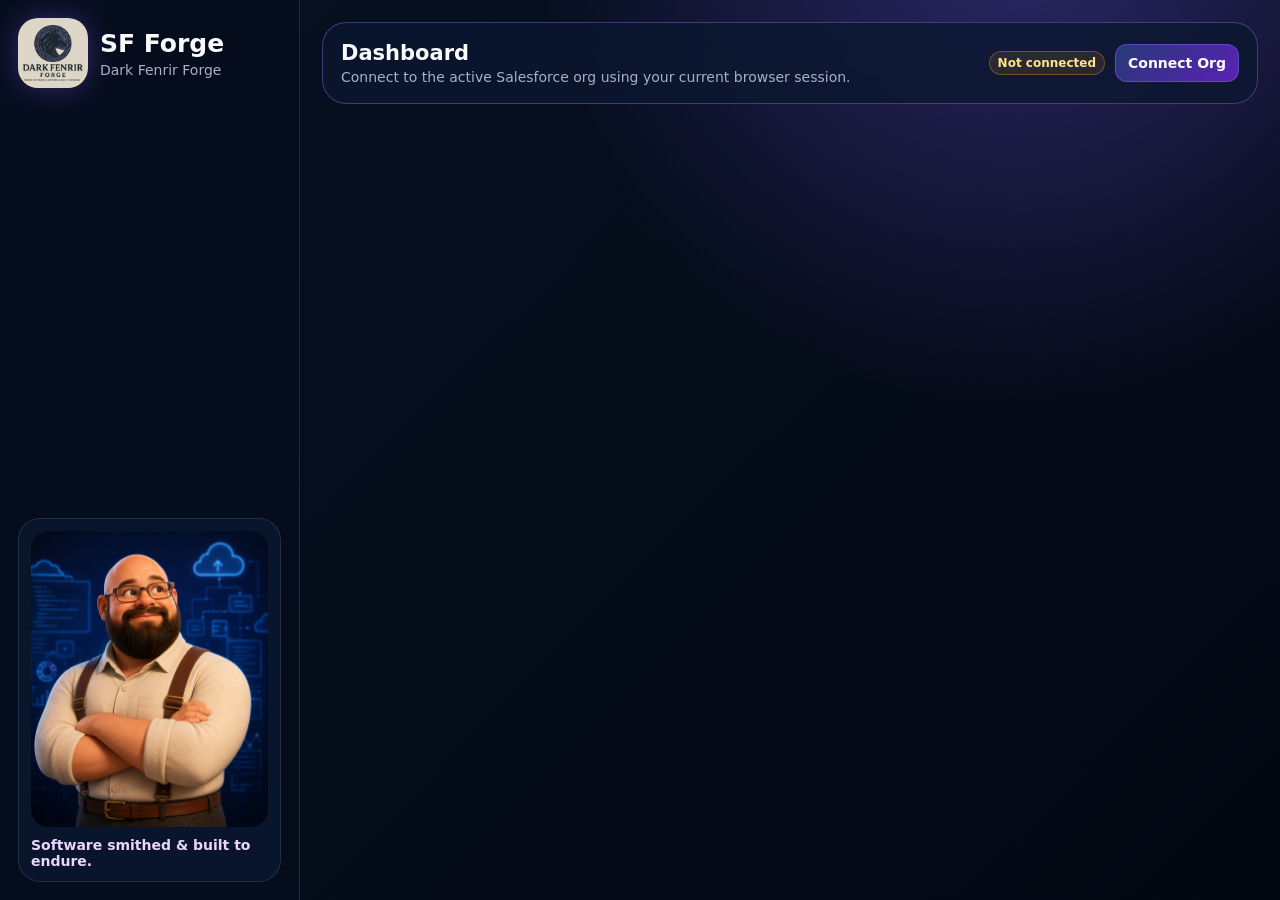
==== src/app/index.html @ 36c8a9f1 "Add files via upload" ====
<!doctype html><html lang="en"><head><meta charset="utf-8"><meta name="viewport" content="width=device-width,initial-scale=1"><title>SF Forge</title><link rel="stylesheet" href="app.css"></head><body>
<div class="shell">
  <aside class="sidebar">
    <div class="brand"><img src="../../assets/brand/dark-fenrir-forge-logo.png" alt="Dark Fenrir Forge"><div><h1>SF Forge</h1><p>Dark Fenrir Forge</p></div></div>
    <nav id="nav"></nav>
    <div class="character"><img src="../../assets/brand/founder-character.png" alt="Forge guide"><span>Software smithed & built to endure.</span></div>
  </aside>
  <main class="main">
    <header class="topbar"><div><h2 id="pageTitle">Dashboard</h2><p id="pageHelp">Connect to the active Salesforce org using your current browser session.</p></div><div class="actions"><span id="orgBadge" class="badge warn">Not connected</span><button id="connectBtn" title="Detect your active Salesforce tab and session cookie">Connect Org</button></div></header>
    <div id="updateBanner" role="alert" aria-live="polite"><span class="update-icon" aria-hidden="true">&#x2B06;</span><div class="update-msg"><span id="updateBannerText"><b>SF Forge update available</b></span><div class="update-notes" id="updateBannerNotes"></div></div><div class="banner-actions"><button id="updateDownloadBtn">Download update</button><button class="secondary" id="updateReleaseBtn">View release</button><span class="update-progress" id="updateProgress" style="display:none">Downloading…</span></div><button class="btn-dismiss" id="updateDismissBtn" title="Dismiss until next update" aria-label="Dismiss update banner">&#x00D7;</button></div>
    <section id="view"></section>
  </main>
</div>
<div id="toast" role="status"></div>
<script type="module" src="app.js"></script>
</body></html>
---- src/app/app.css ----
/* SF Forge App CSS v3.0.0 — deduplicated, no repeated class definitions */
:root{--bg:#061121;--panel:#0b1830;--panel2:#111f3b;--text:#f8fafc;--muted:#a7b1c5;--line:rgba(148,163,184,.18);--purple:#8b5cf6;--purple2:#a78bfa;--cyan:#38bdf8;--green:#22c55e;--red:#ef4444;--amber:#f59e0b}
*{box-sizing:border-box}
body{margin:0;background:radial-gradient(circle at 80% -10%,var(--theme-glow, rgba(124,92,255,.35)),transparent 35%),linear-gradient(135deg,var(--bg),#030712);color:var(--text);font:14px Inter,system-ui,'Segoe UI',Arial,sans-serif}
.shell{display:grid;grid-template-columns:300px 1fr;min-height:100vh}
.sidebar{border-right:1px solid var(--line);background:rgba(5,13,28,.86);padding:18px;display:flex;flex-direction:column;gap:18px}
.brand{display:flex;align-items:center;gap:12px}
.brand img{width:70px;height:70px;object-fit:cover;border-radius:20px;box-shadow:0 0 30px var(--theme-glow, rgba(139,92,246,.35))}
h1,h2,h3{margin:0}
.brand h1{font-size:25px}
.brand p,.topbar p{margin:4px 0 0;color:var(--muted)}
nav{display:grid;gap:8px}
.navbtn{display:flex;align-items:center;justify-content:space-between;gap:10px;width:100%;padding:12px 14px;border:1px solid var(--line);border-radius:14px;background:rgba(15,23,42,.65);color:var(--text);cursor:pointer;text-align:left}
.navbtn.active,.navbtn:hover{border-color:rgba(139,92,246,.75);background:linear-gradient(135deg,rgba(59,31,100,.85),rgba(29,43,87,.85))}
.pill,.badge{display:inline-flex;align-items:center;border-radius:999px;padding:4px 8px;font-size:12px;font-weight:800;border:1px solid var(--line)}
.badge.ok{color:#bbf7d0;border-color:rgba(34,197,94,.35);background:rgba(34,197,94,.12)}
.badge.warn{color:#fde68a;border-color:rgba(245,158,11,.35);background:rgba(245,158,11,.12)}
.badge.info{color:#bfdbfe;border-color:rgba(56,189,248,.35);background:rgba(56,189,248,.12)}
.badge.danger{color:#fecaca;border-color:rgba(239,68,68,.42);background:rgba(239,68,68,.14)}
.character{margin-top:auto;border:1px solid var(--line);border-radius:22px;padding:12px;background:rgba(12,26,51,.7);display:grid;gap:10px}
.character img{width:100%;border-radius:18px}
.character span{color:#e9d5ff;font-weight:700}
.main{padding:22px}
.topbar{display:flex;justify-content:space-between;gap:20px;align-items:center;padding:18px;border:1px solid var(--line);background:rgba(11,24,48,.78);border-radius:24px;position:sticky;top:16px;z-index:5;backdrop-filter:blur(14px)}
button,input,select,textarea{font:inherit}
button{border:1px solid rgba(139,92,246,.5);border-radius:12px;background:linear-gradient(135deg,#263a75,#5b21b6);color:white;padding:10px 12px;font-weight:800;cursor:pointer}
button.secondary{background:rgba(15,23,42,.75)}
button.danger{background:rgba(127,29,29,.8);border-color:rgba(239,68,68,.5)}
button:hover{filter:brightness(1.12)}
button:disabled{opacity:.6;cursor:not-allowed}
.actions{display:flex;align-items:center;gap:10px}
.grid{display:grid;grid-template-columns:repeat(12,1fr);gap:16px;margin-top:18px}
.card{grid-column:span 12;border:1px solid var(--line);border-radius:22px;background:rgba(11,24,48,.74);padding:18px;box-shadow:0 20px 50px rgba(0,0,0,.18)}
.span4{grid-column:span 4}.span6{grid-column:span 6}.span8{grid-column:span 8}
.card h3{font-size:18px;margin-bottom:8px}
.muted{color:var(--muted)}
.field{display:grid;gap:6px;margin:10px 0}
.field label{font-weight:800;color:#dbeafe}
.field small{color:var(--muted)}
input,select,textarea{width:100%;background:#071225;color:var(--text);border:1px solid var(--line);border-radius:12px;padding:10px}
textarea{min-height:120px;resize:vertical}
.toolbar{display:flex;flex-wrap:wrap;gap:10px;align-items:center;margin:12px 0}
.result{white-space:pre-wrap;background:#030712;border:1px solid var(--line);border-radius:14px;padding:14px;overflow:auto;max-height:520px}
.table{width:100%;border-collapse:collapse;margin-top:10px}
.table th,.table td{border-bottom:1px solid var(--line);padding:9px;text-align:left;vertical-align:top}
.table th{color:#c4b5fd}
.table small{color:#9ca3af}
.kbd{font-family:ui-monospace,SFMono-Regular,Consolas,monospace;font-size:12px;background:#020617;padding:2px 6px;border-radius:6px;border:1px solid var(--line)}
#toast{position:fixed;right:24px;bottom:24px;padding:12px 14px;border-radius:14px;background:#111827;color:#fff;border:1px solid rgba(139,92,246,.5);box-shadow:0 14px 40px rgba(0,0,0,.35);opacity:0;transform:translateY(8px);transition:.2s}
.show{opacity:1!important;transform:none!important}

/* Org cards */
.quick-grid{display:grid;grid-template-columns:repeat(7,minmax(110px,1fr));gap:10px}
.org-grid{display:grid;grid-template-columns:repeat(auto-fit,minmax(300px,1fr));gap:12px;margin-top:8px}
.org-tile{border:1px solid var(--line);border-radius:18px;background:rgba(15,23,42,.68);padding:14px;box-shadow:inset 4px 0 0 rgba(139,92,246,.75)}
.org-tile.color-blue{box-shadow:inset 4px 0 0 #38bdf8}
.org-tile.color-amber{box-shadow:inset 4px 0 0 #f59e0b}
.org-tile.color-red{box-shadow:inset 4px 0 0 #ef4444}
.org-tile.color-green{box-shadow:inset 4px 0 0 #22c55e}
.org-tile-head{display:flex;align-items:flex-start;justify-content:space-between;gap:10px}
.org-tile h4{margin:0;font-size:16px}
.org-tile p{margin:4px 0;color:var(--muted)}
.org-detail{display:grid;gap:4px;color:#cbd5e1;font-size:12px;margin:10px 0}
.profile-row{display:grid;grid-template-columns:1fr 130px;gap:8px}

/* Session health */
.health-stack{display:grid;gap:10px}
.kv{display:grid;gap:3px;padding:10px;border:1px solid var(--line);border-radius:12px;background:rgba(2,6,23,.35);overflow:hidden}
.kv b{color:#c4b5fd}
.kv span{color:#e2e8f0;overflow:hidden;text-overflow:ellipsis;white-space:nowrap}
.kv small{color:var(--muted);font-size:11px;margin-top:2px}

/* Connect Org vault */
.checkline{display:flex;align-items:center;gap:10px;color:#dbeafe;margin:10px 0 8px;font-weight:700}
.checkline input{width:auto;accent-color:#7c3aed}
.error-note{border:1px solid rgba(248,113,113,.65);background:rgba(127,29,29,.22);color:#fecaca;padding:12px;border-radius:14px;margin:8px 0}

/* Debug log viewer */
.log-viewer{font-family:ui-monospace,SFMono-Regular,Consolas,monospace;background:#020617;border:1px solid var(--line);border-radius:16px;max-height:620px;overflow:auto;padding:10px;margin-top:12px}
.log-line{display:grid;grid-template-columns:58px 1fr;gap:10px;padding:3px 8px;border-left:4px solid transparent;border-radius:8px;white-space:pre-wrap;line-height:1.35}
.log-line code{white-space:pre-wrap;color:#e5e7eb}
.log-num{color:#64748b;user-select:none;text-align:right}
.log-error{background:rgba(127,29,29,.22);border-left-color:#ef4444}.log-error code{color:#fecaca}
.log-warn{background:rgba(146,64,14,.2);border-left-color:#f59e0b}.log-warn code{color:#fde68a}
.log-good{background:rgba(20,83,45,.18);border-left-color:#22c55e}.log-good code{color:#bbf7d0}
.log-debug{background:rgba(30,64,175,.16);border-left-color:#60a5fa}.log-debug code{color:#bfdbfe}
.log-flow{background:rgba(91,33,182,.16);border-left-color:#a78bfa}.log-flow code{color:#ddd6fe}
.log-api{background:rgba(8,145,178,.14);border-left-color:#38bdf8}.log-api code{color:#cffafe}

/* Bulk field creator grid */
.bulk-grid{overflow:auto;max-height:460px;border:1px solid var(--line);border-radius:16px;background:rgba(2,6,23,.25)}
.bulk-grid .table{min-width:1900px;margin-top:0}
.bulk-grid th{position:sticky;top:0;background:#0b1830;z-index:1}
.bulk-grid input{min-width:150px;padding:8px;border-radius:10px}
.bulk-grid select{min-width:170px;padding:8px;border-radius:10px}
.cell-muted{opacity:.45}
.cell-muted input,.cell-muted select{background:#030712;color:#64748b}

/* Responsive */
@media(max-width:1100px){.quick-grid{grid-template-columns:repeat(3,1fr)}}
@media(max-width:950px){.shell{grid-template-columns:1fr}.sidebar{position:static}.character{display:none}.span4,.span6,.span8{grid-column:span 12}}

/* v3.1 improvements */
.active-org-lock{margin:12px 0 0;padding:10px 14px;border:1px solid var(--line);border-radius:16px;background:rgba(2,6,23,.55);display:flex;gap:8px;align-items:center;color:#cbd5e1;box-shadow:0 12px 30px rgba(0,0,0,.18)}
.active-org-lock.connected{border-color:rgba(34,197,94,.45);background:rgba(20,83,45,.16)}
.active-org-lock.disconnected{border-color:rgba(245,158,11,.45);background:rgba(146,64,14,.12)}
.lock-dot{width:10px;height:10px;border-radius:999px;background:#f59e0b;box-shadow:0 0 18px #f59e0b}
.active-org-lock.connected .lock-dot{background:#22c55e;box-shadow:0 0 18px #22c55e}
.notice{border:1px solid rgba(96,165,250,.35);background:rgba(30,64,175,.16);color:#dbeafe;padding:10px 12px;border-radius:14px;margin:10px 0}
.flow-map{display:grid;grid-template-columns:repeat(auto-fit,minmax(220px,1fr));gap:12px;margin-top:12px}
.flow-node{border:1px solid rgba(167,139,250,.45);background:linear-gradient(180deg,rgba(76,29,149,.32),rgba(15,23,42,.72));border-radius:16px;padding:12px;box-shadow:0 16px 34px rgba(0,0,0,.22)}
.flow-node b{display:block;color:white;margin-bottom:5px}.flow-node span,.flow-node small{display:block;color:#cbd5e1}


/* v4.0.2 Theme Engine + Side Panel UX */
body[data-density="compact"]{font-size:13px}
body[data-density="compact"] .card{padding:12px;border-radius:16px}
body[data-density="compact"] .toolbar{gap:7px;margin:8px 0}
body[data-density="compact"] button,body[data-density="compact"] input,body[data-density="compact"] select,body[data-density="compact"] textarea{padding:8px 9px;border-radius:10px}
body[data-scale="large"]{font-size:15px}
body[data-theme="oled-black"] .card,body[data-theme="oled-black"] .sidebar,body[data-theme="oled-black"] .topbar{background:rgba(0,0,0,.88)}
body[data-theme="ember-forge"] button{background:linear-gradient(135deg,#7c2d12,#ea580c)}
body[data-theme="cyber-blue"] button,body[data-theme="salesforce-classic-dark"] button{background:linear-gradient(135deg,#075985,#0284c7)}
body[data-theme="midnight-neon"] button{background:linear-gradient(135deg,#701a75,#0891b2)}
.navbtn.active,.navbtn:hover{box-shadow:0 0 0 1px var(--purple),0 16px 36px var(--theme-glow,rgba(139,92,246,.18))}
.card,.topbar,.org-tile,.kv,.active-org-lock{background:color-mix(in srgb,var(--panel) 82%,transparent);border-color:color-mix(in srgb,var(--purple) 28%,rgba(148,163,184,.18))}
input:focus,select:focus,textarea:focus{outline:none;border-color:var(--purple);box-shadow:0 0 0 3px color-mix(in srgb,var(--purple) 22%,transparent)}
.theme-swatch-row{display:flex;gap:10px;margin:14px 0}.swatch{width:58px;height:58px;border-radius:16px;border:1px solid var(--line);box-shadow:0 14px 30px rgba(0,0,0,.22)}.swatch.main{background:var(--purple)}.swatch.alt{background:var(--cyan)}.swatch.panel{background:var(--panel)}.swatch.bg{background:var(--bg)}

/* Chrome side panel: narrow, persistent, easy to scan */
@media(max-width:560px){
  body{min-width:340px;overflow-x:hidden;background:linear-gradient(180deg,var(--bg),#020617)}
  .shell{display:block;min-height:100vh}
  .sidebar{position:sticky;top:0;z-index:20;border-right:0;border-bottom:1px solid var(--line);padding:12px;background:color-mix(in srgb,var(--panel) 94%,transparent);gap:10px;max-height:45vh;overflow:auto}
  .brand img{width:48px;height:48px;border-radius:14px}.brand h1{font-size:22px}.brand p{font-size:12px}
  nav{display:flex;gap:8px;overflow:auto;padding-bottom:4px}.navbtn{min-width:max-content;width:auto;padding:9px 11px;border-radius:999px}.navbtn .pill{display:none}
  .character{display:none}.main{padding:12px}.topbar{position:static;border-radius:18px;align-items:flex-start;gap:10px;flex-direction:column;padding:14px}.topbar h2{font-size:22px}.actions{width:100%;justify-content:space-between}
  .active-org-lock{font-size:12px;align-items:flex-start;line-height:1.35;overflow:hidden}.grid{display:block;margin-top:12px}.card{margin-bottom:12px;border-radius:18px;padding:14px}.span4,.span6,.span8{grid-column:span 12}
  .quick-grid{grid-template-columns:1fr 1fr}.org-grid{grid-template-columns:1fr}.toolbar{gap:8px}.toolbar button{flex:1 1 auto}.profile-row{grid-template-columns:1fr}.table{display:block;overflow:auto;white-space:nowrap}.result,.log-viewer{max-height:430px}.brand{min-width:max-content}
}

/* v4.0.3 Navigation + Dashboard streamlining */
.nav-group{display:grid;gap:6px;margin:10px 0 14px}
.nav-group-title{font-size:11px;text-transform:uppercase;letter-spacing:.12em;color:var(--muted);font-weight:900;padding:0 10px}
.dashboard-hero{grid-column:span 12;display:grid;grid-template-columns:1.4fr .8fr .8fr;gap:16px;align-items:stretch}
.hero-card{border:1px solid var(--line);border-radius:22px;background:linear-gradient(135deg,color-mix(in srgb,var(--panel2) 78%,transparent),color-mix(in srgb,var(--purple) 12%,transparent));padding:18px;box-shadow:0 22px 60px rgba(0,0,0,.25)}
.hero-card h3{font-size:22px;margin:0 0 8px}
.metric-card{border:1px solid var(--line);border-radius:22px;background:rgba(2,6,23,.34);padding:16px}
.metric-card b{display:block;font-size:28px;line-height:1;color:#fff}.metric-card span{display:block;margin-top:8px;color:var(--muted);font-weight:700}
.tool-hub{display:grid;grid-template-columns:repeat(auto-fit,minmax(220px,1fr));gap:12px;margin-top:12px}
.tool-card{border:1px solid var(--line);border-radius:18px;background:rgba(15,23,42,.62);padding:14px;text-align:left}
.tool-card:hover{border-color:var(--purple);box-shadow:0 18px 42px var(--theme-glow,rgba(139,92,246,.18));transform:translateY(-1px)}
.tool-card b{display:block;font-size:15px;margin-bottom:4px}.tool-card small{color:var(--muted)}
.status-strip{display:flex;gap:8px;flex-wrap:wrap;margin-top:12px}
@media(max-width:900px){.dashboard-hero{grid-template-columns:1fr}.tool-hub{grid-template-columns:1fr}.sidebar nav{max-height:44vh;overflow:auto}}
@media(max-width:560px){.nav-group{display:contents}.nav-group-title{display:none}.dashboard-hero{display:block}.metric-card,.hero-card{margin-bottom:12px}.tool-hub{grid-template-columns:1fr}}

/* ── v5.0.0 additions ─────────────────────────────────────────────────── */
.toast-copy-btn {
  margin-left: 10px;
  padding: 2px 8px;
  font-size: 11px;
  background: transparent;
  border: 1px solid rgba(255,255,255,0.4);
  border-radius: 4px;
  color: inherit;
  cursor: pointer;
}
.toast-copy-btn:hover { background: rgba(255,255,255,0.15); }

kbd {
  font-family: monospace;
  font-size: 11px;
  background: var(--panel2);
  border: 1px solid var(--purple);
  border-radius: 3px;
  padding: 1px 5px;
  color: var(--purple2);
}

#activeOrgLock {
  padding-left: 12px !important;
  transition: border-left 0.2s;
}

.log-viewer { font-family: monospace; font-size: 11px; max-height: 600px; overflow-y: auto; }
.log-line { padding: 1px 4px; white-space: pre-wrap; word-break: break-all; }
.log-error  { color: #f87171; background: rgba(239,68,68,0.08); }
.log-warn   { color: #fbbf24; }
.log-debug  { color: #a78bfa; }
.log-flow   { color: #34d399; }
.log-api    { color: #60a5fa; }
.log-good   { color: #4ade80; }
.log-neutral { color: var(--muted); }

/* ── Update banner (v5.1.1) ─────────────────────────────────────────────── */
#updateBanner {
  display: none;
  align-items: center;
  gap: 12px;
  padding: 10px 16px;
  background: linear-gradient(90deg, rgba(139,92,246,.18) 0%, rgba(139,92,246,.06) 100%);
  border-bottom: 1px solid var(--purple);
  font-size: 13px;
  position: relative;
  z-index: 10;
  flex-wrap: wrap;
}
#updateBanner.visible { display: flex; }
#updateBanner .update-icon {
  font-size: 18px;
  flex-shrink: 0;
}
#updateBanner .update-msg {
  flex: 1;
  min-width: 0;
  color: var(--text);
}
#updateBanner .update-msg b { color: var(--purple2); }
#updateBanner .update-msg .update-notes {
  font-size: 11px;
  color: var(--muted);
  margin-top: 2px;
  white-space: nowrap;
  overflow: hidden;
  text-overflow: ellipsis;
  max-width: 480px;
}
#updateBanner .banner-actions { display: flex; gap: 8px; flex-shrink: 0; align-items: center; }
#updateBanner button { font-size: 12px; padding: 5px 14px; }
#updateBanner .btn-dismiss {
  background: transparent;
  border: none;
  color: var(--muted);
  font-size: 18px;
  cursor: pointer;
  padding: 0 4px;
  line-height: 1;
  flex-shrink: 0;
}
#updateBanner .btn-dismiss:hover { color: var(--text); }
.update-progress {
  font-size: 12px;
  color: var(--purple2);
  font-style: italic;
}
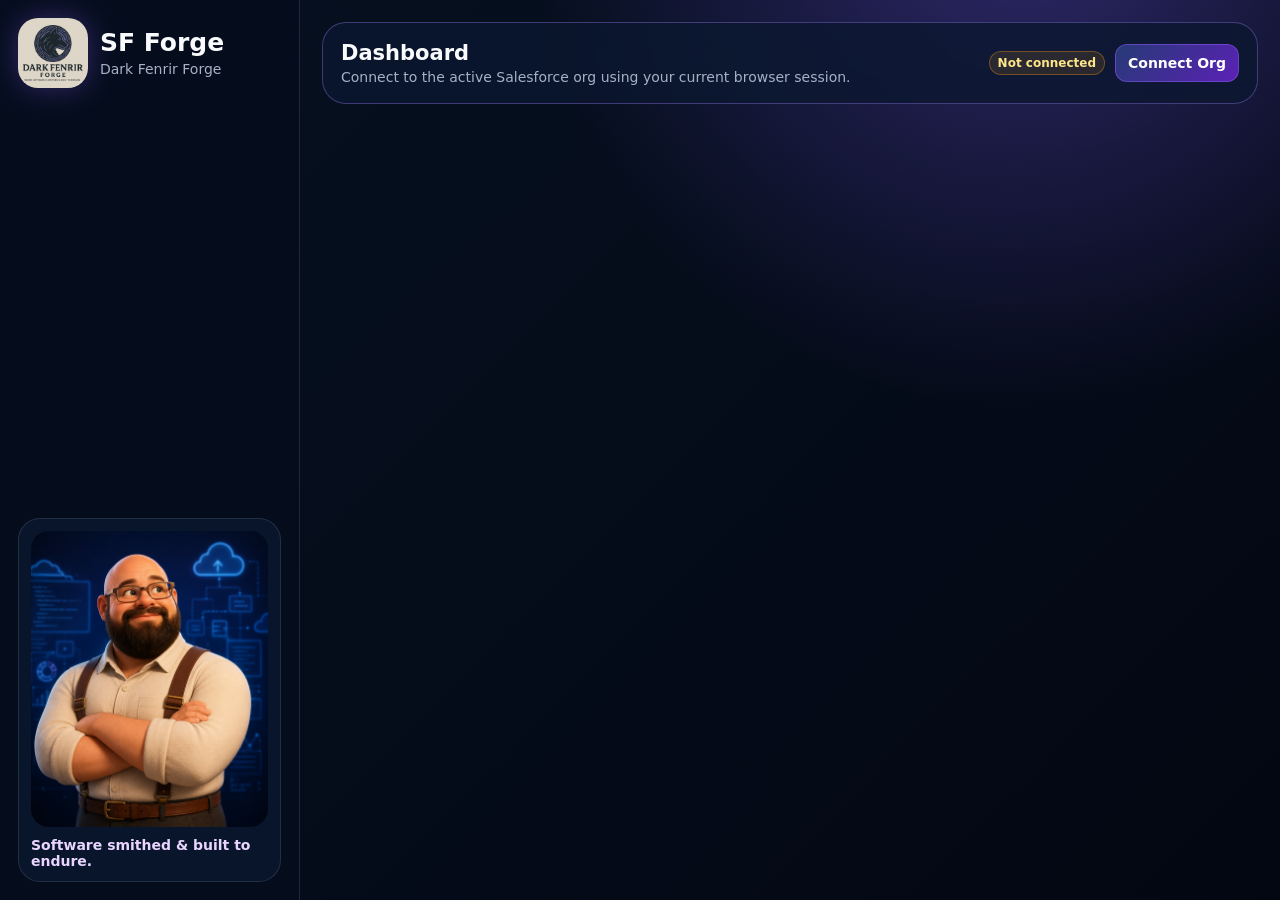
==== commit c5dca529: "Release v7.1.1 - fixed UI rendering and improved dashboard Fix manifest JSON and add release enhance" ====
--- a/src/app/index.html
+++ b/src/app/index.html
@@ -1,7 +1,7 @@
 <!doctype html><html lang="en"><head><meta charset="utf-8"><meta name="viewport" content="width=device-width,initial-scale=1"><title>SF Forge</title><link rel="stylesheet" href="app.css"></head><body>
 <div class="shell">
   <aside class="sidebar">
-    <div class="brand"><img src="../../assets/brand/dark-fenrir-forge-logo.png" alt="Dark Fenrir Forge"><div><h1>SF Forge</h1><p>Dark Fenrir Forge</p></div></div>
+    <div class="brand"><img src="../../assets/brand/dark-fenrir-forge-logo.png" alt="Dark Fenrir Forge"><div><h1>SF Forge</h1><p>Dark Fenrir Forge</p><p id="sfForgeVersion" style="margin:2px 0 0;font-size:11px;color:var(--purple2);font-weight:600;letter-spacing:.03em"></p></div></div>
     <nav id="nav"></nav>
     <div class="character"><img src="../../assets/brand/founder-character.png" alt="Forge guide"><span>Software smithed & built to endure.</span></div>
   </aside>
--- a/src/app/app.css
+++ b/src/app/app.css
@@ -244,3 +244,10 @@
   color: var(--purple2);
   font-style: italic;
 }
+
+/* ── v6: Permission Lens + Org Change Tracker tabs/chips ────────────────── */
+.pl-tab { background: rgba(15,23,42,.75); border-color: rgba(139,92,246,.35); font-size:13px; padding:8px 16px; border-radius:12px; }
+.active-tab { background: linear-gradient(135deg,rgba(59,31,100,.85),rgba(29,43,87,.85)) !important; border-color: rgba(139,92,246,.75) !important; }
+.ct-chip { border-radius: 999px; font-weight: 700; transition: opacity .15s; }
+.active-chip { opacity: 1; }
+.pl-diff-tab { font-size:12px; padding:6px 12px; border-radius:10px; }
